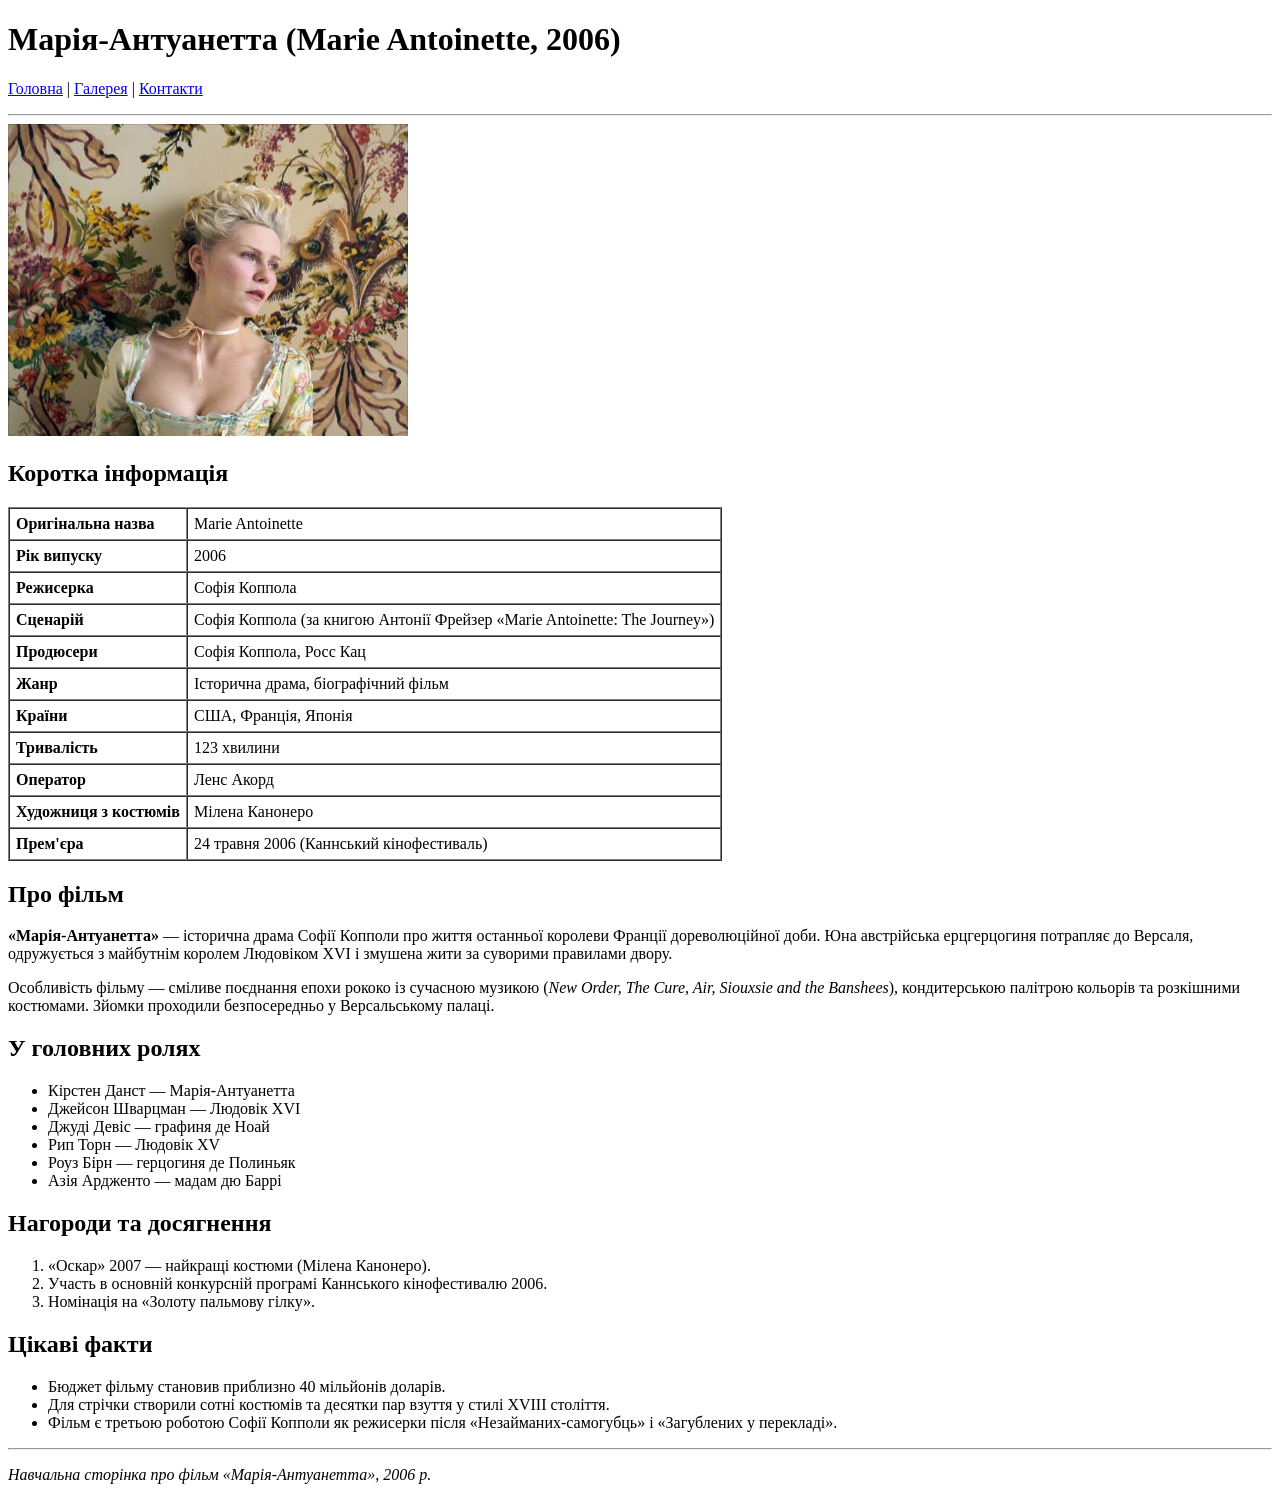
==== index.html @ 93218717 "add marie antoinette files" ====
<!DOCTYPE html>
<html lang="uk">
<head>
    <meta charset="UTF-8">
    <title>Марія-Антуанетта (2006)</title>
</head>
<body>

    <h1>Марія-Антуанетта (Marie Antoinette, 2006)</h1>

    <p>
        <a href="index.html">Головна</a> |
        <a href="pages/gallery.html">Галерея</a> |
        <a href="pages/contact.html">Контакти</a>
    </p>
    <hr>

    <img src="photo/5.jpg" alt="Кадр з фільму «Марія-Антуанетта» на тлі квіткових шпалер" width="400">

    <h2>Коротка інформація</h2>
    <table border="1" cellpadding="6" cellspacing="0">
        <tr>
            <th align="left">Оригінальна назва</th>
            <td>Marie Antoinette</td>
        </tr>
        <tr>
            <th align="left">Рік випуску</th>
            <td>2006</td>
        </tr>
        <tr>
            <th align="left">Режисерка</th>
            <td>Софія Коппола</td>
        </tr>
        <tr>
            <th align="left">Сценарій</th>
            <td>Софія Коппола (за книгою Антонії Фрейзер «Marie Antoinette: The Journey»)</td>
        </tr>
        <tr>
            <th align="left">Продюсери</th>
            <td>Софія Коппола, Росс Кац</td>
        </tr>
        <tr>
            <th align="left">Жанр</th>
            <td>Історична драма, біографічний фільм</td>
        </tr>
        <tr>
            <th align="left">Країни</th>
            <td>США, Франція, Японія</td>
        </tr>
        <tr>
            <th align="left">Тривалість</th>
            <td>123 хвилини</td>
        </tr>
        <tr>
            <th align="left">Оператор</th>
            <td>Ленс Акорд</td>
        </tr>
        <tr>
            <th align="left">Художниця з костюмів</th>
            <td>Мілена Канонеро</td>
        </tr>
        <tr>
            <th align="left">Прем'єра</th>
            <td>24 травня 2006 (Каннський кінофестиваль)</td>
        </tr>
    </table>

    <h2>Про фільм</h2>
    <p>
        <b>«Марія-Антуанетта»</b> — історична драма Софії Копполи про життя останньої королеви
        Франції дореволюційної доби. Юна австрійська ерцгерцогиня потрапляє до Версаля,
        одружується з майбутнім королем Людовіком XVI і змушена жити за суворими правилами двору.
    </p>
    <p>
        Особливість фільму — сміливе поєднання епохи рококо із сучасною музикою
        (<i>New Order, The Cure, Air, Siouxsie and the Banshees</i>), кондитерською палітрою кольорів
        та розкішними костюмами. Зйомки проходили безпосередньо у Версальському палаці.
    </p>

    <h2>У головних ролях</h2>
    <ul>
        <li>Кірстен Данст — Марія-Антуанетта</li>
        <li>Джейсон Шварцман — Людовік XVI</li>
        <li>Джуді Девіс — графиня де Ноай</li>
        <li>Рип Торн — Людовік XV</li>
        <li>Роуз Бірн — герцогиня де Полиньяк</li>
        <li>Азія Ардженто — мадам дю Баррі</li>
    </ul>

    <h2>Нагороди та досягнення</h2>
    <ol>
        <li>«Оскар» 2007 — найкращі костюми (Мілена Канонеро).</li>
        <li>Участь в основній конкурсній програмі Каннського кінофестивалю 2006.</li>
        <li>Номінація на «Золоту пальмову гілку».</li>
    </ol>

    <h2>Цікаві факти</h2>
    <ul>
        <li>Бюджет фільму становив приблизно 40 мільйонів доларів.</li>
        <li>Для стрічки створили сотні костюмів та десятки пар взуття у стилі XVIII століття.</li>
        <li>Фільм є третьою роботою Софії Копполи як режисерки після «Незайманих-самогубць» і «Загублених у перекладі».</li>
    </ul>

    <hr>
    <p><i>Навчальна сторінка про фільм «Марія-Антуанетта», 2006 р.</i></p>

</body>
</html>
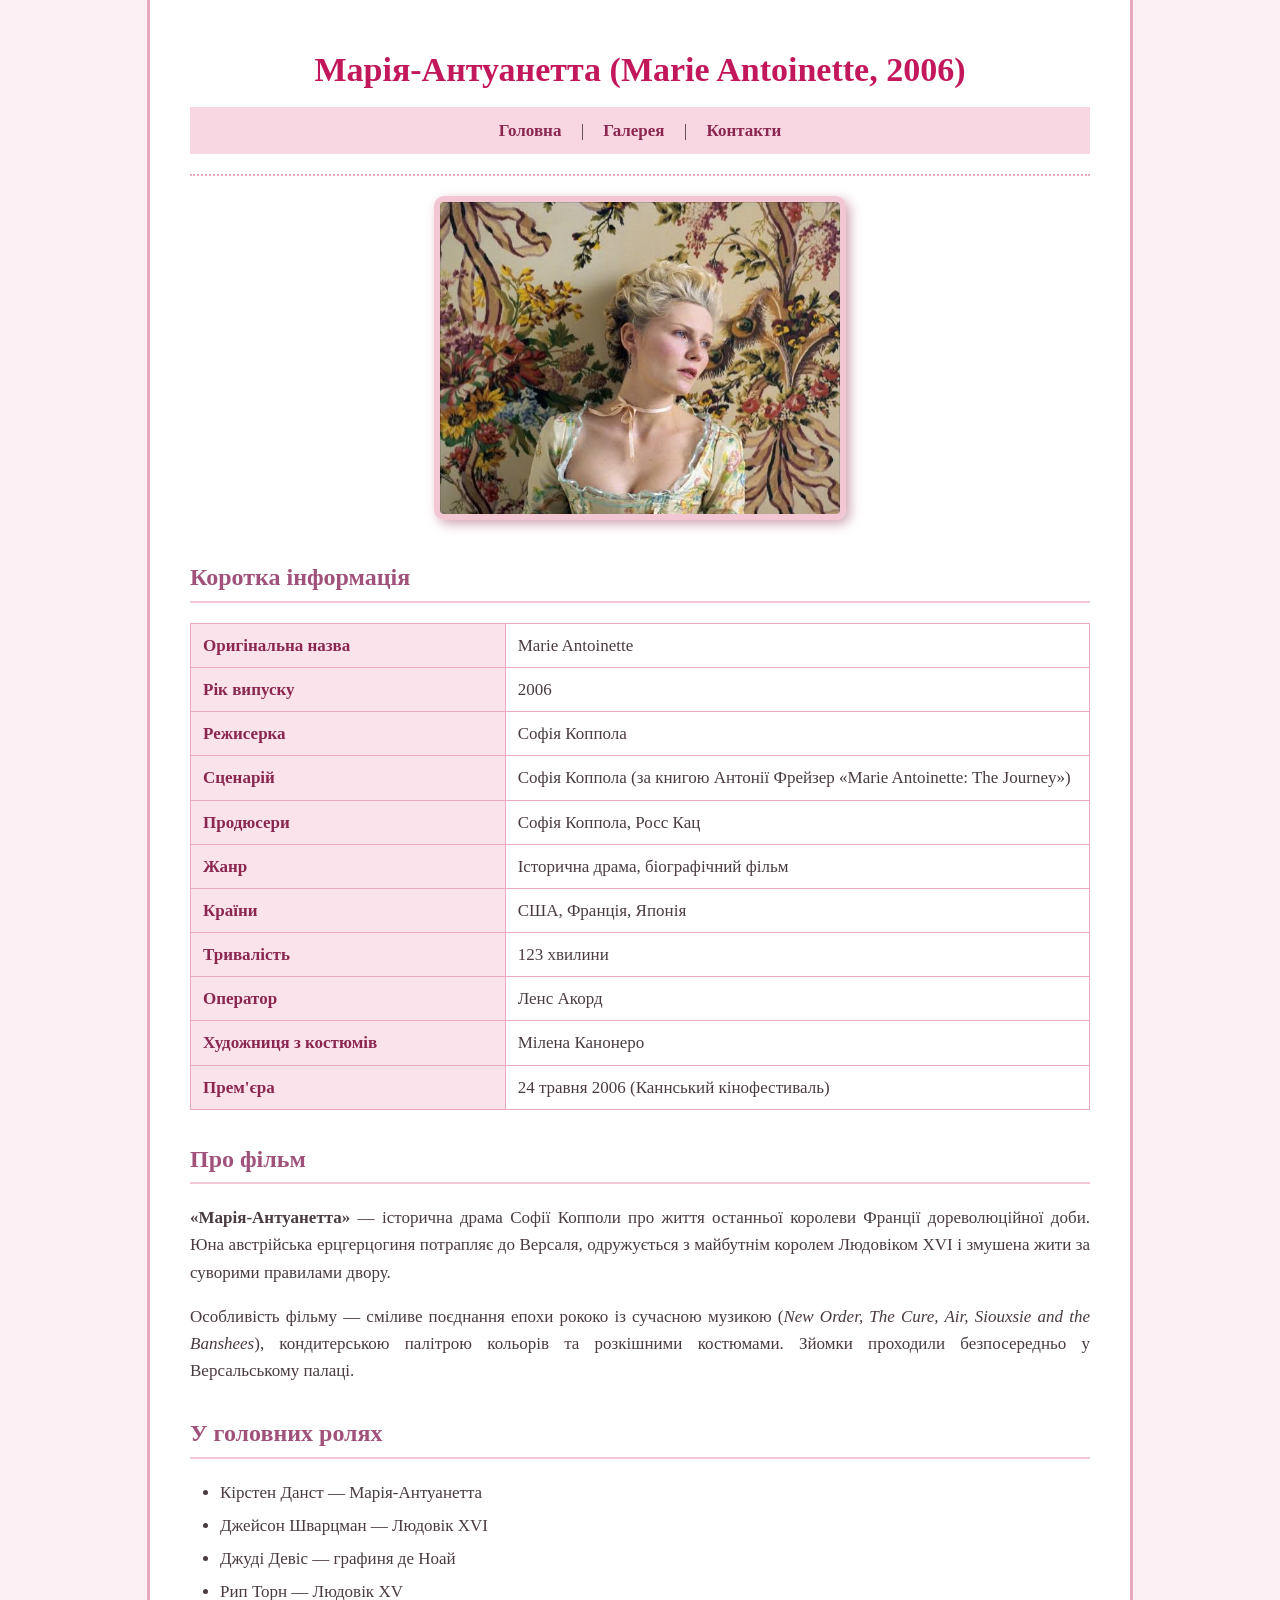
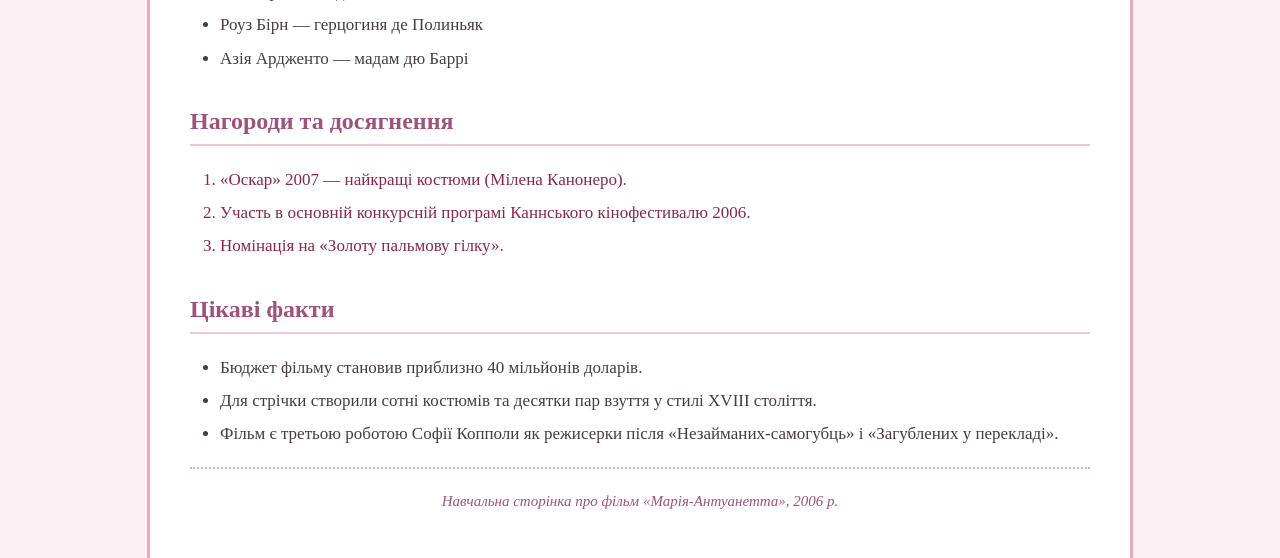
==== commit a6c20660: "add css styles" ====
--- a/index.html
+++ b/index.html
@@ -3,82 +3,86 @@
 <head>
     <meta charset="UTF-8">
     <title>Марія-Антуанетта (2006)</title>
+    <link rel="stylesheet" href="css/style.css">
 </head>
 <body>
+<div id="wrapper">
 
-    <h1>Марія-Антуанетта (Marie Antoinette, 2006)</h1>
+    <h1 id="page-title">Марія-Антуанетта (Marie Antoinette, 2006)</h1>
 
-    <p>
+    <p class="menu">
         <a href="index.html">Головна</a> |
         <a href="pages/gallery.html">Галерея</a> |
         <a href="pages/contact.html">Контакти</a>
     </p>
     <hr>
 
-    <img src="photo/5.jpg" alt="Кадр з фільму «Марія-Антуанетта» на тлі квіткових шпалер" width="400">
+    <p class="main-photo-box">
+        <img id="main-photo" src="photo/5.jpg" alt="Кадр з фільму «Марія-Антуанетта» на тлі квіткових шпалер">
+    </p>
 
-    <h2>Коротка інформація</h2>
-    <table border="1" cellpadding="6" cellspacing="0">
+    <h2 id="info-heading">Коротка інформація</h2>
+    <table id="info-table" class="info-table">
         <tr>
-            <th align="left">Оригінальна назва</th>
+            <th>Оригінальна назва</th>
             <td>Marie Antoinette</td>
         </tr>
         <tr>
-            <th align="left">Рік випуску</th>
+            <th>Рік випуску</th>
             <td>2006</td>
         </tr>
         <tr>
-            <th align="left">Режисерка</th>
+            <th>Режисерка</th>
             <td>Софія Коппола</td>
         </tr>
         <tr>
-            <th align="left">Сценарій</th>
+            <th>Сценарій</th>
             <td>Софія Коппола (за книгою Антонії Фрейзер «Marie Antoinette: The Journey»)</td>
         </tr>
         <tr>
-            <th align="left">Продюсери</th>
+            <th>Продюсери</th>
             <td>Софія Коппола, Росс Кац</td>
         </tr>
         <tr>
-            <th align="left">Жанр</th>
+            <th>Жанр</th>
             <td>Історична драма, біографічний фільм</td>
         </tr>
         <tr>
-            <th align="left">Країни</th>
+            <th>Країни</th>
             <td>США, Франція, Японія</td>
         </tr>
         <tr>
-            <th align="left">Тривалість</th>
+            <th>Тривалість</th>
             <td>123 хвилини</td>
         </tr>
         <tr>
-            <th align="left">Оператор</th>
+            <th>Оператор</th>
             <td>Ленс Акорд</td>
         </tr>
         <tr>
-            <th align="left">Художниця з костюмів</th>
+            <th>Художниця з костюмів</th>
             <td>Мілена Канонеро</td>
         </tr>
         <tr>
-            <th align="left">Прем'єра</th>
+            <th>Прем'єра</th>
             <td>24 травня 2006 (Каннський кінофестиваль)</td>
         </tr>
     </table>
 
-    <h2>Про фільм</h2>
-    <p>
+    <h2 id="about-heading">Про фільм</h2>
+    <p class="intro">
         <b>«Марія-Антуанетта»</b> — історична драма Софії Копполи про життя останньої королеви
         Франції дореволюційної доби. Юна австрійська ерцгерцогиня потрапляє до Версаля,
         одружується з майбутнім королем Людовіком XVI і змушена жити за суворими правилами двору.
     </p>
-    <p>
+    <p class="intro">
         Особливість фільму — сміливе поєднання епохи рококо із сучасною музикою
         (<i>New Order, The Cure, Air, Siouxsie and the Banshees</i>), кондитерською палітрою кольорів
         та розкішними костюмами. Зйомки проходили безпосередньо у Версальському палаці.
     </p>
 
-    <h2>У головних ролях</h2>
-    <ul>
+    <h2 id="cast-heading">У головних ролях</h2>
+    <ul id="cast-list" class="list">
         <li>Кірстен Данст — Марія-Антуанетта</li>
         <li>Джейсон Шварцман — Людовік XVI</li>
         <li>Джуді Девіс — графиня де Ноай</li>
@@ -87,22 +91,23 @@
         <li>Азія Ардженто — мадам дю Баррі</li>
     </ul>
 
-    <h2>Нагороди та досягнення</h2>
-    <ol>
+    <h2 id="awards-heading">Нагороди та досягнення</h2>
+    <ol id="awards-list" class="list">
         <li>«Оскар» 2007 — найкращі костюми (Мілена Канонеро).</li>
         <li>Участь в основній конкурсній програмі Каннського кінофестивалю 2006.</li>
         <li>Номінація на «Золоту пальмову гілку».</li>
     </ol>
 
-    <h2>Цікаві факти</h2>
-    <ul>
+    <h2 id="facts-heading">Цікаві факти</h2>
+    <ul id="facts-list" class="list">
         <li>Бюджет фільму становив приблизно 40 мільйонів доларів.</li>
         <li>Для стрічки створили сотні костюмів та десятки пар взуття у стилі XVIII століття.</li>
         <li>Фільм є третьою роботою Софії Копполи як режисерки після «Незайманих-самогубць» і «Загублених у перекладі».</li>
     </ul>
 
     <hr>
-    <p><i>Навчальна сторінка про фільм «Марія-Антуанетта», 2006 р.</i></p>
+    <p class="footer-note"><i>Навчальна сторінка про фільм «Марія-Антуанетта», 2006 р.</i></p>
 
+</div>
 </body>
 </html>
--- a/css/style.css
+++ b/css/style.css
@@ -0,0 +1,166 @@
+/* ===== Загальні стилі ===== */
+body {
+    background-color: #fdf0f4;
+    color: #4a3b40;
+    font-family: Georgia, "Times New Roman", serif;
+    font-size: 17px;
+    line-height: 1.6;
+    margin: 0;
+    padding: 0;
+}
+
+#wrapper {
+    background-color: #ffffff;
+    width: 900px;
+    margin: 0 auto;
+    padding: 20px 40px 30px 40px;
+    border-left: 3px solid #e8a9bd;
+    border-right: 3px solid #e8a9bd;
+}
+
+/* ===== Заголовки ===== */
+h1 {
+    color: #c2185b;
+    font-size: 34px;
+    text-align: center;
+    margin-bottom: 10px;
+}
+
+h2 {
+    color: #a0527a;
+    font-size: 24px;
+    border-bottom: 2px solid #f3c6d4;
+    padding-bottom: 4px;
+    margin-top: 30px;
+}
+
+/* ===== Меню ===== */
+.menu {
+    background-color: #f8d7e3;
+    text-align: center;
+    padding: 10px;
+    margin: 0;
+}
+
+.menu a {
+    color: #8a2650;
+    font-weight: bold;
+    text-decoration: none;
+    padding: 5px 15px;
+}
+
+.menu a:hover {
+    background-color: #c2185b;
+    color: #ffffff;
+}
+
+/* ===== Посилання ===== */
+a {
+    color: #c2185b;
+}
+
+a:hover {
+    color: #7b1040;
+}
+
+/* ===== Лінії ===== */
+hr {
+    border: 0;
+    border-top: 2px dotted #e8a9bd;
+    margin: 20px 0;
+}
+
+/* ===== Зображення ===== */
+.main-photo-box {
+    text-align: center;
+}
+
+#main-photo {
+    width: 400px;
+    border: 6px solid #f3c6d4;
+    border-radius: 10px;
+    box-shadow: 4px 4px 12px #cfa6b3;
+}
+
+.photo {
+    width: 320px;
+    border: 4px solid #f3c6d4;
+    border-radius: 8px;
+}
+
+.photo:hover {
+    border-color: #c2185b;
+}
+
+.photo-wide {
+    width: 480px;
+}
+
+/* ===== Таблиці ===== */
+.info-table {
+    border-collapse: collapse;
+    width: 100%;
+    margin-top: 10px;
+}
+
+.info-table th,
+.info-table td {
+    border: 1px solid #e8a9bd;
+    padding: 8px 12px;
+    text-align: left;
+}
+
+.info-table th {
+    background-color: #fbe3ec;
+    color: #8a2650;
+    width: 35%;
+}
+
+.info-table tr:hover td {
+    background-color: #fff4f8;
+}
+
+/* ===== Списки ===== */
+.list {
+    padding-left: 30px;
+}
+
+.list li {
+    margin-bottom: 6px;
+}
+
+#awards-list li {
+    color: #8a2650;
+}
+
+/* ===== Галерея ===== */
+#gallery-table {
+    border-collapse: separate;
+    border-spacing: 15px;
+    margin: 0 auto;
+}
+
+#gallery-table td {
+    text-align: center;
+    vertical-align: top;
+}
+
+.caption {
+    color: #a0527a;
+    font-size: 15px;
+}
+
+/* ===== Текст ===== */
+.intro {
+    text-align: justify;
+}
+
+.footer-note {
+    color: #a0527a;
+    text-align: center;
+    font-size: 15px;
+}
+
+.back-link {
+    text-align: center;
+}
